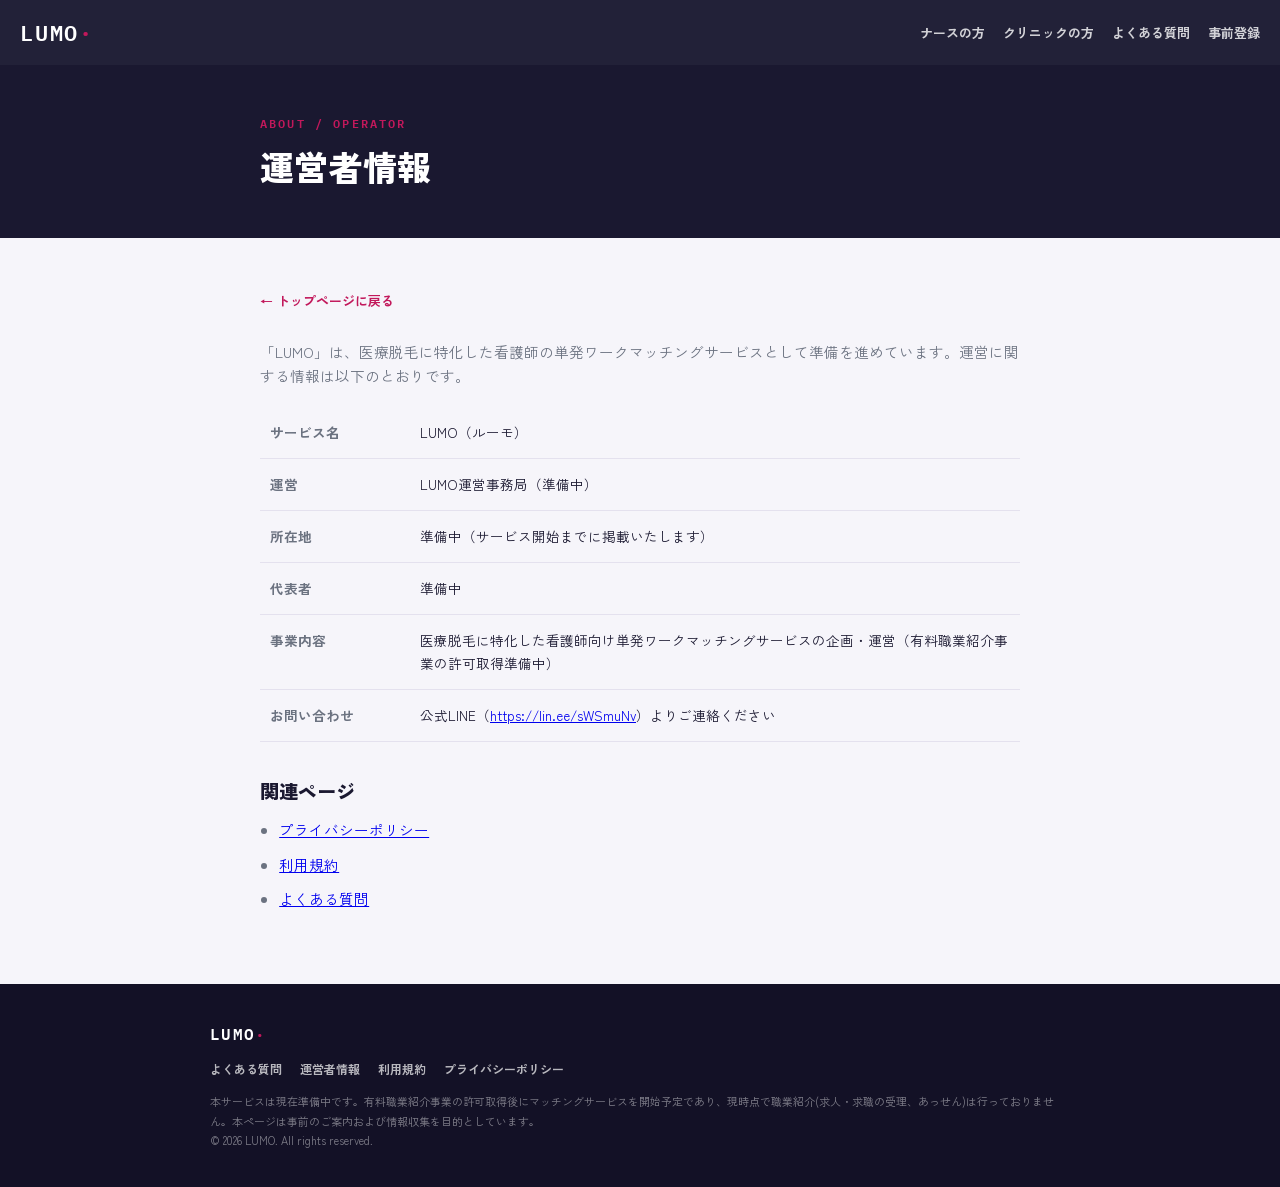
==== about.html @ fdd3e887 "Add registration form, new pages, and design cleanup Replace placeholder registration links with a r" ====
<!DOCTYPE html>
<html lang="ja">
<head>
<meta charset="UTF-8">
<meta name="viewport" content="width=device-width, initial-scale=1.0">
<title>運営者情報 | LUMO</title>
<meta name="description" content="LUMOの運営者情報・お問い合わせ先">
<link rel="preconnect" href="https://fonts.googleapis.com">
<link href="https://fonts.googleapis.com/css2?family=Zen+Kaku+Gothic+New:wght@400;500;700;900&family=IBM+Plex+Mono:wght@500;600&display=swap" rel="stylesheet">
<link rel="stylesheet" href="styles.css">
<style>
  .info-table{width:100%;border-collapse:collapse;margin-top:18px}
  .info-table th,.info-table td{text-align:left;padding:14px 10px;font-size:13.5px;border-bottom:1px solid var(--border)}
  .info-table th{width:150px;color:var(--muted);font-weight:700;vertical-align:top}
</style>
</head>
<body>

<header>
  <a class="logo-link" href="index.html"><div class="logo">LUMO<span>·</span></div></a>
  <nav>
    <a href="index.html#nurse">ナースの方</a>
    <a href="index.html#clinic">クリニックの方</a>
    <a href="faq.html">よくある質問</a>
    <a href="index.html#register">事前登録</a>
  </nav>
</header>

<div class="page-hero">
  <div class="inner">
    <div class="kicker">About / Operator</div>
    <h1>運営者情報</h1>
  </div>
</div>

<section class="content">
  <div class="inner">
    <a class="back-link" href="index.html">← トップページに戻る</a>
    <p>「LUMO」は、医療脱毛に特化した看護師の単発ワークマッチングサービスとして準備を進めています。運営に関する情報は以下のとおりです。</p>

    <!-- ▼▼ 実際の運営者情報（正式名称・所在地・連絡先等）に差し替えてください ▼▼ -->
    <table class="info-table">
      <tr><th>サービス名</th><td>LUMO（ルーモ）</td></tr>
      <tr><th>運営</th><td>LUMO運営事務局（準備中）</td></tr>
      <tr><th>所在地</th><td>準備中（サービス開始までに掲載いたします）</td></tr>
      <tr><th>代表者</th><td>準備中</td></tr>
      <tr><th>事業内容</th><td>医療脱毛に特化した看護師向け単発ワークマッチングサービスの企画・運営（有料職業紹介事業の許可取得準備中）</td></tr>
      <tr><th>お問い合わせ</th><td>公式LINE（<a href="https://lin.ee/sWSmuNv" target="_blank" rel="noopener">https://lin.ee/sWSmuNv</a>）よりご連絡ください</td></tr>
    </table>
    <!-- ▲▲ ここまで ▲▲ -->

    <h2>関連ページ</h2>
    <ul>
      <li><a href="privacy.html">プライバシーポリシー</a></li>
      <li><a href="terms.html">利用規約</a></li>
      <li><a href="faq.html">よくある質問</a></li>
    </ul>
  </div>
</section>

<footer>
  <div class="inner">
    <div class="logo" style="font-size:16px">LUMO<span style="color:var(--accent)">·</span></div>
    <div class="footer-links">
      <a href="faq.html">よくある質問</a>
      <a href="about.html">運営者情報</a>
      <a href="terms.html">利用規約</a>
      <a href="privacy.html">プライバシーポリシー</a>
    </div>
    <div class="legal">
      本サービスは現在準備中です。有料職業紹介事業の許可取得後にマッチングサービスを開始予定であり、現時点で職業紹介(求人・求職の受理、あっせん)は行っておりません。本ページは事前のご案内および情報収集を目的としています。<br>
      © 2026 LUMO. All rights reserved.
    </div>
  </div>
</footer>

</body>
</html>
---- styles.css ----
:root{
  --ink:#1A1830;
  --accent:#C2185B;
  --accent-soft:#FCE4EC;
  --bg:#F6F5FA;
  --card:#FFFFFF;
  --muted:#6B7280;
  --border:#E4E1EE;
  --mono:'IBM Plex Mono',monospace;
}
*{box-sizing:border-box;margin:0;padding:0}
html{scroll-behavior:smooth}
body{font-family:'Zen Kaku Gothic New',sans-serif;background:var(--bg);color:var(--ink);line-height:1.7}

/* ── header ── */
header{position:sticky;top:0;z-index:50;background:rgba(26,24,48,.96);backdrop-filter:blur(8px);color:#fff;padding:14px 20px;display:flex;justify-content:space-between;align-items:center;flex-wrap:wrap;gap:8px}
header a.logo-link{text-decoration:none}
.logo{font-family:var(--mono);font-weight:600;font-size:22px;letter-spacing:.08em;color:#fff}
.logo span{color:var(--accent)}
nav{display:flex;flex-wrap:wrap;gap:4px 18px;justify-content:flex-end}
nav a{color:rgba(255,255,255,.8);text-decoration:none;font-size:13px;font-weight:700}
nav a:hover{color:#fff}

/* ── hero ── */
.hero{background:var(--ink);color:#fff;padding:72px 20px 88px;position:relative;overflow:hidden}
.hero::before{content:"";position:absolute;top:-40%;right:-15%;width:520px;height:520px;border-radius:50%;
  background:radial-gradient(circle,rgba(194,24,91,.35),transparent 65%)}
.hero::after{content:"";position:absolute;bottom:-50%;left:-10%;width:480px;height:480px;border-radius:50%;
  background:radial-gradient(circle,rgba(106,27,154,.28),transparent 65%)}
.hero-inner{max-width:860px;margin:0 auto;position:relative;z-index:1}
.badge{display:inline-block;font-size:11px;font-weight:700;letter-spacing:.1em;background:rgba(255,255,255,.12);border:1px solid rgba(255,255,255,.25);border-radius:999px;padding:5px 14px;margin-bottom:22px}
h1{font-size:clamp(28px,6vw,46px);font-weight:900;line-height:1.35;letter-spacing:.01em}
h1 em{font-style:normal;color:transparent;background:linear-gradient(90deg,#F48FB1,#CE93D8);-webkit-background-clip:text;background-clip:text}
.hero p{margin-top:18px;font-size:15px;color:rgba(255,255,255,.82);max-width:560px}
.cta-row{margin-top:34px;display:flex;gap:12px;flex-wrap:wrap;align-items:center}
.btn{display:inline-block;text-decoration:none;font-weight:900;font-size:15px;border-radius:12px;padding:15px 28px;transition:transform .15s ease,box-shadow .15s ease}
.btn:hover{transform:translateY(-2px)}
.btn-primary{background:var(--accent);color:#fff;box-shadow:0 6px 20px rgba(194,24,91,.4)}
.btn-ghost{background:transparent;color:#fff;border:1.5px solid rgba(255,255,255,.4)}

/* ── sections ── */
section{padding:64px 20px}
.inner{max-width:860px;margin:0 auto}
.kicker{font-family:var(--mono);font-size:12px;font-weight:600;letter-spacing:.18em;color:var(--accent);text-transform:uppercase;margin-bottom:10px}
h2{font-size:clamp(22px,4.5vw,30px);font-weight:900;line-height:1.4;margin-bottom:14px}
.lead{color:var(--muted);font-size:15px;max-width:600px}

.grid{display:grid;gap:16px;margin-top:32px}
@media(min-width:720px){.grid-3{grid-template-columns:repeat(3,1fr)}.grid-2{grid-template-columns:repeat(2,1fr)}}
.card{background:var(--card);border-radius:16px;padding:24px 22px;box-shadow:0 1px 4px rgba(26,24,48,.06)}
.card h3{font-size:16px;font-weight:900;margin-bottom:8px}
.card p{font-size:13.5px;color:var(--muted)}
.num{font-family:var(--mono);font-weight:600;font-size:13px;color:var(--accent);display:block;margin-bottom:10px}

/* ── machine tags ── */
.machines{display:flex;flex-wrap:wrap;gap:10px;margin-top:26px}
.mtag{display:flex;flex-direction:column;border:1.5px solid;border-radius:10px;padding:8px 14px;font-size:13px;font-weight:700;background:#fff}
.mtag small{font-family:var(--mono);font-size:9.5px;font-weight:500;opacity:.75}
.m-alex{border-color:#C2185B;color:#C2185B}
.m-yag{border-color:#AD1457;color:#AD1457}
.m-diode{border-color:#283593;color:#283593}
.m-heat{border-color:#6A1B9A;color:#6A1B9A}

/* ── dark band ── */
.band{background:var(--ink);color:#fff}
.band .card{background:rgba(255,255,255,.06);box-shadow:none;border:1px solid rgba(255,255,255,.1)}
.band .card p{color:rgba(255,255,255,.72)}
.band .lead{color:rgba(255,255,255,.75)}

/* ── register ── */
.register-card{background:linear-gradient(135deg,#fff,var(--accent-soft));border-radius:20px;padding:36px 28px;text-align:center;box-shadow:0 4px 24px rgba(194,24,91,.12)}
.register-card h2{margin-bottom:8px}
.register-card p{color:var(--muted);font-size:14px;margin-bottom:24px}
.register-col{margin-top:28px;text-align:left}
@media(min-width:640px){.register-col{display:grid;grid-template-columns:1fr 1fr;gap:20px;text-align:center}}
.register-option{background:rgba(255,255,255,.7);border:1px solid rgba(194,24,91,.15);border-radius:14px;padding:20px}
.register-option h3{font-size:14px;font-weight:900;margin-bottom:6px}
.register-option p{font-size:12.5px;color:var(--muted);margin-bottom:16px}
.line-btn{display:inline-flex;align-items:center;gap:8px;background:#06C755;color:#fff;text-decoration:none;font-weight:900;font-size:14px;border-radius:10px;padding:12px 20px;transition:transform .15s ease}
.line-btn:hover{transform:translateY(-2px)}
.line-btn svg{flex-shrink:0}

/* ── content pages (about/faq/privacy/terms) ── */
.page-hero{background:var(--ink);color:#fff;padding:48px 20px}
.page-hero .inner{max-width:760px}
.page-hero h1{font-size:clamp(24px,5vw,34px)}
.content{padding:48px 20px 72px}
.content .inner{max-width:760px}
.content h2{font-size:19px;margin-top:36px}
.content h2:first-child{margin-top:0}
.content p,.content li{color:var(--muted);font-size:14.5px;margin-top:10px}
.content ul,.content ol{padding-left:1.2em}
.faq-item{background:var(--card);border-radius:14px;padding:20px 22px;margin-top:14px;box-shadow:0 1px 4px rgba(26,24,48,.06)}
.faq-item .q{font-weight:900;font-size:14.5px;display:flex;gap:10px}
.faq-item .q span{color:var(--accent);font-family:var(--mono)}
.faq-item .a{margin-top:8px;font-size:13.5px;color:var(--muted)}
.back-link{display:inline-block;margin-bottom:18px;font-size:13px;font-weight:700;color:var(--accent);text-decoration:none}
.back-link:hover{text-decoration:underline}

/* ── footer ── */
footer{background:#131126;color:rgba(255,255,255,.6);padding:36px 20px;font-size:12px}
footer .inner{display:flex;flex-direction:column;gap:12px}
.footer-links{display:flex;flex-wrap:wrap;gap:6px 18px}
.footer-links a{color:rgba(255,255,255,.7);text-decoration:none;font-size:12px;font-weight:700}
.footer-links a:hover{color:#fff}
.legal{font-size:11px;line-height:1.8;color:rgba(255,255,255,.45)}

@media(max-width:480px){
  header{padding:12px 16px}
  nav{gap:4px 12px;width:100%;justify-content:flex-start}
  .hero{padding:56px 16px 64px}
  section{padding:48px 16px}
  .register-card{padding:28px 18px}
}
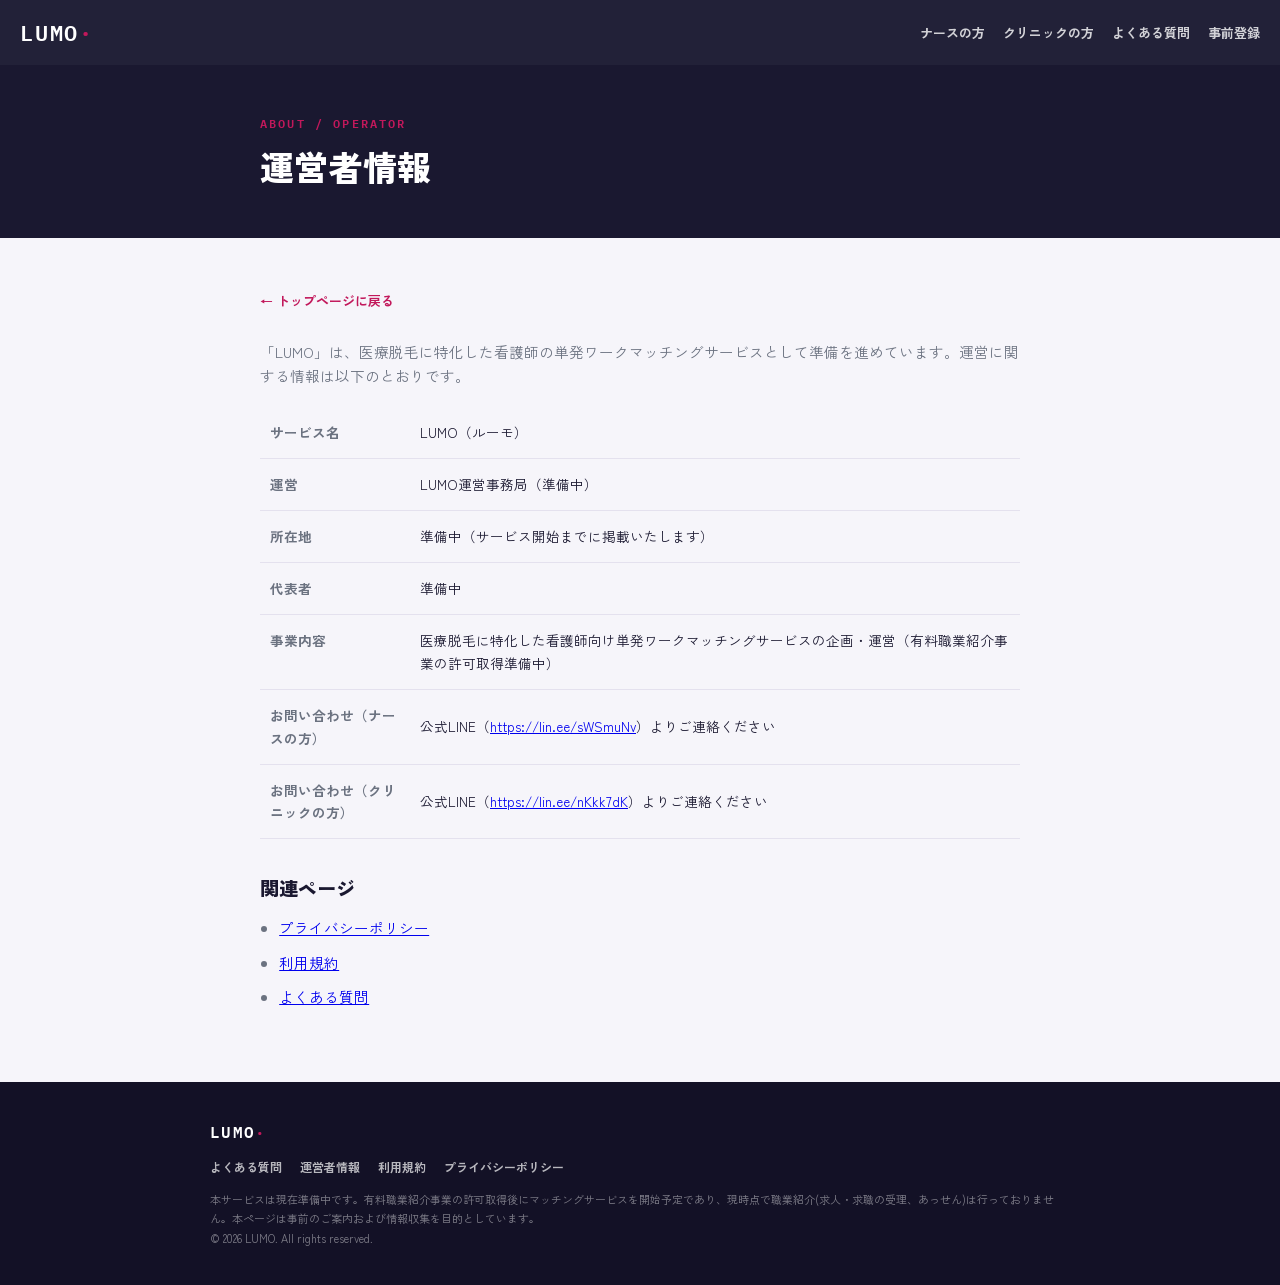
==== commit 00ce3921: "Add LINE link for clinic registration Clinics now have their own LINE add-friend link (https://lin.e" ====
--- a/about.html
+++ b/about.html
@@ -45,7 +45,8 @@
       <tr><th>所在地</th><td>準備中（サービス開始までに掲載いたします）</td></tr>
       <tr><th>代表者</th><td>準備中</td></tr>
       <tr><th>事業内容</th><td>医療脱毛に特化した看護師向け単発ワークマッチングサービスの企画・運営（有料職業紹介事業の許可取得準備中）</td></tr>
-      <tr><th>お問い合わせ</th><td>公式LINE（<a href="https://lin.ee/sWSmuNv" target="_blank" rel="noopener">https://lin.ee/sWSmuNv</a>）よりご連絡ください</td></tr>
+      <tr><th>お問い合わせ（ナースの方）</th><td>公式LINE（<a href="https://lin.ee/sWSmuNv" target="_blank" rel="noopener">https://lin.ee/sWSmuNv</a>）よりご連絡ください</td></tr>
+      <tr><th>お問い合わせ（クリニックの方）</th><td>公式LINE（<a href="https://lin.ee/nKkk7dK" target="_blank" rel="noopener">https://lin.ee/nKkk7dK</a>）よりご連絡ください</td></tr>
     </table>
     <!-- ▲▲ ここまで ▲▲ -->
 
